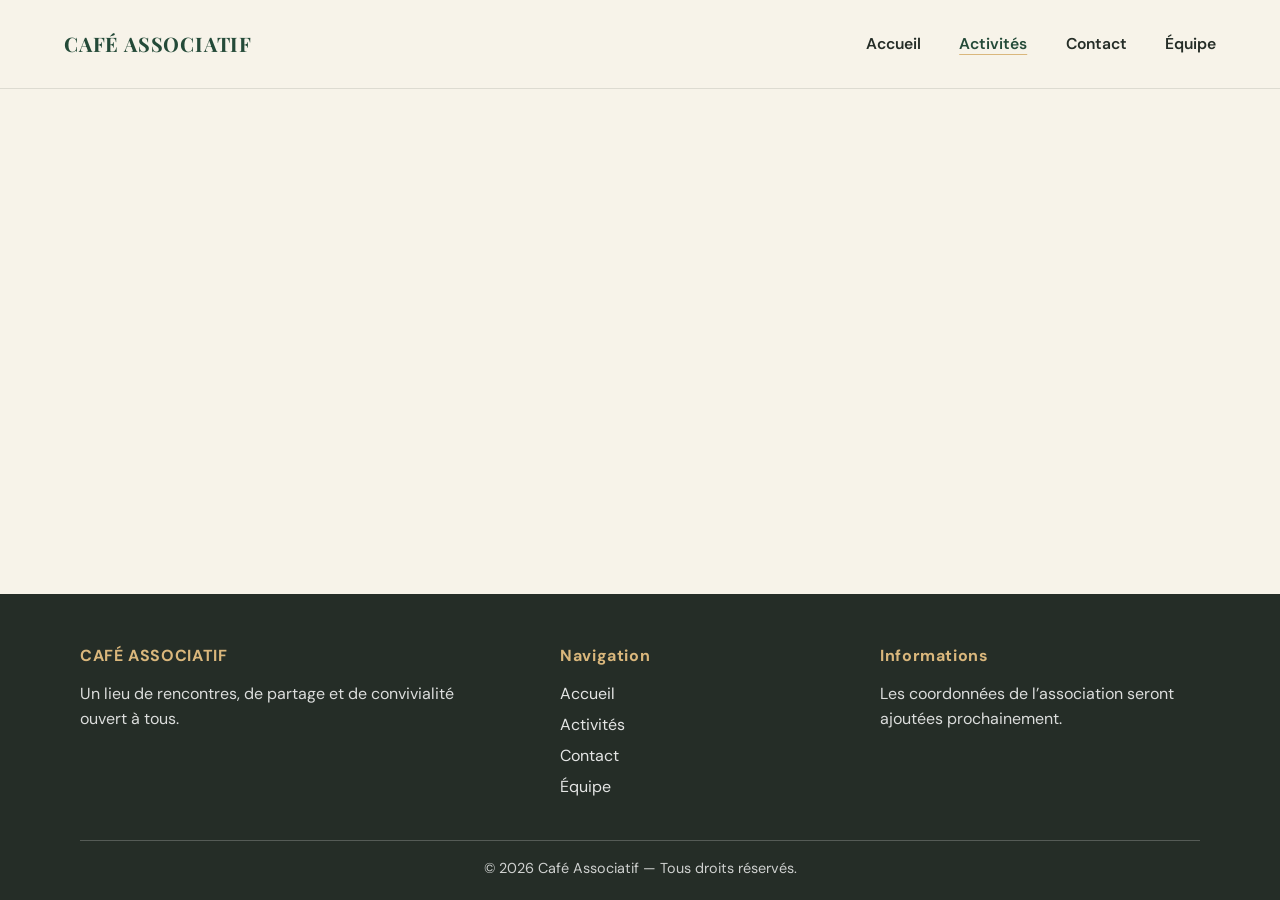
==== Pages/activite.html @ d95453bf "feat: ajout navbar footer et styles generaux" ====
<!DOCTYPE html>
<html lang="fr">
<head>
  <meta charset="UTF-8">
  <meta name="viewport" content="width=device-width, initial-scale=1">
  <meta name="theme-color" content="#F7F3E9">
  <meta name="description" content="Découvrez les activités du Café Associatif.">
  <title>Activités | Café Associatif</title>
  <link rel="preconnect" href="https://fonts.googleapis.com">
  <link rel="preconnect" href="https://fonts.gstatic.com" crossorigin>
  <link href="https://fonts.googleapis.com/css2?family=DM+Sans:wght@400;500;600;700&family=Playfair+Display:wght@500;600;700&display=swap" rel="stylesheet">
  <link rel="stylesheet" href="../styles/styles.css">
</head>
<body>
  <a class="site-skip-link" href="#main-content">Aller au contenu principal</a>
  <header class="site-header">
    <div class="site-header__inner">
      <a class="site-brand" href="../index.html" aria-label="Café Associatif, accueil">CAFÉ ASSOCIATIF</a>
      <nav class="site-nav" aria-label="Navigation principale">
        <ul class="site-nav__list">
          <li><a class="site-nav__link" href="../index.html">Accueil</a></li>
          <li><a class="site-nav__link" href="activite.html" aria-current="page">Activités</a></li>
          <li><a class="site-nav__link" href="contact.html">Contact</a></li>
          <li><a class="site-nav__link" href="equipe.html">Équipe</a></li>
        </ul>
      </nav>
    </div>
  </header>
  <main id="main-content" class="site-main">
    <!-- Contenu spécifique à cette page :
         sera développé dans une prochaine étape. -->
  </main>
  <footer class="site-footer">
    <div class="site-footer__inner">
      <section class="site-footer__column" aria-labelledby="footer-identity">
        <h2 class="site-footer__heading" id="footer-identity">CAFÉ ASSOCIATIF</h2>
        <p>Un lieu de rencontres, de partage et de convivialité ouvert à tous.</p>
      </section>
      <nav class="site-footer__column" aria-label="Navigation de pied de page">
        <h2 class="site-footer__heading">Navigation</h2>
        <ul class="site-footer__links">
          <li><a href="../index.html">Accueil</a></li>
          <li><a href="activite.html">Activités</a></li>
          <li><a href="contact.html">Contact</a></li>
          <li><a href="equipe.html">Équipe</a></li>
        </ul>
      </nav>
      <section class="site-footer__column" aria-labelledby="footer-info">
        <h2 class="site-footer__heading" id="footer-info">Informations</h2>
        <p>Les coordonnées de l’association seront ajoutées prochainement.</p>
      </section>
    </div>
    <div class="site-footer__bottom">
      <p>© 2026 Café Associatif — Tous droits réservés.</p>
    </div>
  </footer>
</body>
</html>
---- styles/styles.css ----
/* ==========================================
   01. STYLES GÉNÉRAUX DU SITE
   ========================================== */

/* Variables CSS, reset, typographies */
:root {
  --color-primary: #244A38;
  --color-secondary: #DAB77C;
  --color-background: #F7F3E9;
  --color-accent: #B86645;
  --color-text: #252D27;
  --color-white: #FFFFFF;

  --font-heading: 'Playfair Display', Georgia, serif;
  --font-body: 'DM Sans', Arial, sans-serif;

  --button-radius: 50px;
  --button-padding: 14px 24px;
  --button-transition: 0.2s ease;

  --content-width: 1120px;
  --page-gutter: clamp(20px, 5vw, 64px);
  --focus-ring: 3px solid var(--color-accent);
}

*,
*::before,
*::after {
  box-sizing: border-box;
}

html {
  scroll-behavior: smooth;
  scroll-padding-top: 1rem;
}

body {
  min-width: 320px;
  min-height: 100vh;
  margin: 0;
  display: flex;
  flex-direction: column;
  background: var(--color-background);
  color: var(--color-text);
  font-family: var(--font-body);
  font-size: 16px;
  line-height: 1.6;
  text-rendering: optimizeLegibility;
}

.site-main {
  width: min(100% - (2 * var(--page-gutter)), var(--content-width));
  min-height: 18rem;
  margin-inline: auto;
  flex: 1;
}

.site-main h1,
.site-main h2,
.site-main h3,
.site-footer__heading {
  color: var(--color-primary);
  font-family: var(--font-heading);
  font-weight: 600;
  line-height: 1.2;
}

.site-main h1 { font-size: clamp(2.25rem, 5vw, 3.75rem); }
.site-main h2 { font-size: clamp(1.75rem, 3vw, 2.5rem); }
.site-main h3 { font-size: clamp(1.35rem, 2.5vw, 1.75rem); }

.site-main p {
  max-width: 70ch;
  margin-block: 0 1rem;
}

a {
  color: var(--color-primary);
  text-underline-offset: 0.2em;
}

a:hover {
  color: var(--color-accent);
}

a:focus-visible,
button:focus-visible,
input:focus-visible,
select:focus-visible,
textarea:focus-visible {
  outline: var(--focus-ring);
  outline-offset: 3px;
}

.site-skip-link {
  position: absolute;
  z-index: 10;
  top: 12px;
  left: 12px;
  padding: 10px 16px;
  transform: translateY(-160%);
  border-radius: 4px;
  background: var(--color-white);
  color: var(--color-primary);
  font-weight: 700;
}

.site-skip-link:focus {
  transform: translateY(0);
}

/* ==========================================
   02. BOUTONS COMMUNS
   ========================================== */

.btn {
  display: inline-flex;
  min-height: 48px;
  align-items: center;
  justify-content: center;
  padding: var(--button-padding);
  border: 2px solid transparent;
  border-radius: var(--button-radius);
  font-family: var(--font-body);
  font-size: 16px;
  font-weight: 600;
  line-height: 1.2;
  text-align: center;
  text-decoration: none;
  cursor: pointer;
  transition: color var(--button-transition), background-color var(--button-transition), border-color var(--button-transition), box-shadow var(--button-transition);
}

.btn-primary {
  border-color: var(--color-primary);
  background: var(--color-primary);
  color: var(--color-white);
}

.btn-primary:hover {
  border-color: #183426;
  background: #183426;
  color: var(--color-white);
}

.btn-secondary {
  border-color: var(--color-secondary);
  background: var(--color-secondary);
  color: var(--color-text);
}

.btn-secondary:hover {
  border-color: #c8a263;
  background: #c8a263;
  color: var(--color-text);
}

.btn-outline {
  border-color: var(--color-primary);
  background: transparent;
  color: var(--color-primary);
}

.btn-outline:hover {
  background: var(--color-primary);
  color: var(--color-white);
}

.btn:focus-visible {
  outline: var(--focus-ring);
  outline-offset: 3px;
}

.btn:disabled,
.btn[aria-disabled="true"] {
  opacity: 0.55;
  cursor: not-allowed;
}

/* ==========================================
   03. HEADER ET NAVIGATION
   ========================================== */

.site-header {
  background: var(--color-background);
  border-bottom: 1px solid rgb(37 45 39 / 12%);
}

.site-header__inner {
  width: min(100% - (2 * var(--page-gutter)), 1280px);
  min-height: 88px;
  margin-inline: auto;
  display: flex;
  align-items: center;
  justify-content: space-between;
  gap: 2rem;
}

.site-brand {
  flex: 0 0 auto;
  color: var(--color-primary);
  font-family: var(--font-heading);
  font-size: 1.25rem;
  font-weight: 700;
  letter-spacing: 0.04em;
  line-height: 1.2;
  text-decoration: none;
}

.site-brand:hover {
  color: var(--color-accent);
}

.site-nav__list {
  display: flex;
  align-items: center;
  gap: clamp(1.25rem, 3vw, 2.5rem);
  margin: 0;
  padding: 0;
  list-style: none;
}

.site-nav__link {
  display: inline-block;
  padding-block: 0.65rem;
  color: var(--color-text);
  font-size: 0.98rem;
  font-weight: 600;
  text-decoration: none;
  text-underline-offset: 0.35em;
  text-decoration-thickness: 2px;
  transition: color var(--button-transition), text-decoration-color var(--button-transition);
}

.site-nav__link:hover {
  color: var(--color-accent);
}

.site-nav__link[aria-current="page"] {
  color: var(--color-primary);
  text-decoration: underline;
  text-decoration-color: var(--color-secondary);
}

.site-nav__link[aria-current="page"]:hover {
  color: var(--color-accent);
}

/* ==========================================
   04. FOOTER COMMUN
   ========================================== */

.site-footer {
  padding: 3.25rem var(--page-gutter) 1.25rem;
  background: var(--color-text);
  color: var(--color-white);
}

.site-footer__inner {
  width: min(100%, var(--content-width));
  margin-inline: auto;
  display: grid;
  grid-template-columns: 1.3fr 0.8fr 1fr;
  gap: clamp(2rem, 5vw, 5rem);
}

.site-footer__column p {
  max-width: 34ch;
  margin: 0;
  color: rgb(255 255 255 / 84%);
}

.site-footer__heading {
  margin: 0 0 1rem;
  color: var(--color-secondary);
  font-family: var(--font-body);
  font-size: 1rem;
  font-weight: 700;
  letter-spacing: 0.04em;
}

.site-footer__links {
  display: grid;
  gap: 0.35rem;
  margin: 0;
  padding: 0;
  list-style: none;
}

.site-footer__links a {
  color: rgb(255 255 255 / 88%);
  text-decoration: none;
  text-underline-offset: 0.2em;
}

.site-footer__links a:hover {
  color: var(--color-secondary);
  text-decoration: underline;
}

.site-footer a:focus-visible {
  outline-color: var(--color-secondary);
}

.site-footer__bottom {
  width: min(100%, var(--content-width));
  margin: 2.5rem auto 0;
  padding-top: 1rem;
  border-top: 1px solid rgb(255 255 255 / 22%);
  color: rgb(255 255 255 / 78%);
  font-size: 0.9rem;
  text-align: center;
}

.site-footer__bottom p {
  margin: 0;
}

/* ==========================================
   05. RESPONSIVE GLOBAL
   ========================================== */

@media (max-width: 760px) {
  .site-header__inner {
    min-height: auto;
    flex-direction: column;
    align-items: flex-start;
    gap: 0.5rem;
    padding-block: 1rem;
  }

  .site-nav {
    width: 100%;
    overflow-x: auto;
    scrollbar-width: thin;
  }

  .site-nav__list {
    width: max-content;
    min-width: 100%;
    justify-content: space-between;
    gap: clamp(1rem, 5vw, 2rem);
  }

  .site-nav__link {
    white-space: nowrap;
  }

  .site-footer__inner {
    grid-template-columns: repeat(2, minmax(0, 1fr));
    gap: 2rem;
  }

  .site-footer__column:first-child {
    grid-column: 1 / -1;
  }
}

@media (max-width: 520px) {
  .site-footer {
    padding-top: 2.5rem;
  }

  .site-footer__inner {
    grid-template-columns: 1fr;
    gap: 1.75rem;
  }

  .site-footer__column:first-child {
    grid-column: auto;
  }

  .site-footer__bottom {
    margin-top: 2rem;
    text-align: left;
  }
}

@media (prefers-reduced-motion: reduce) {
  html {
    scroll-behavior: auto;
  }

  *,
  *::before,
  *::after {
    scroll-behavior: auto !important;
    transition-duration: 0.01ms !important;
    animation-duration: 0.01ms !important;
    animation-iteration-count: 1 !important;
  }
}
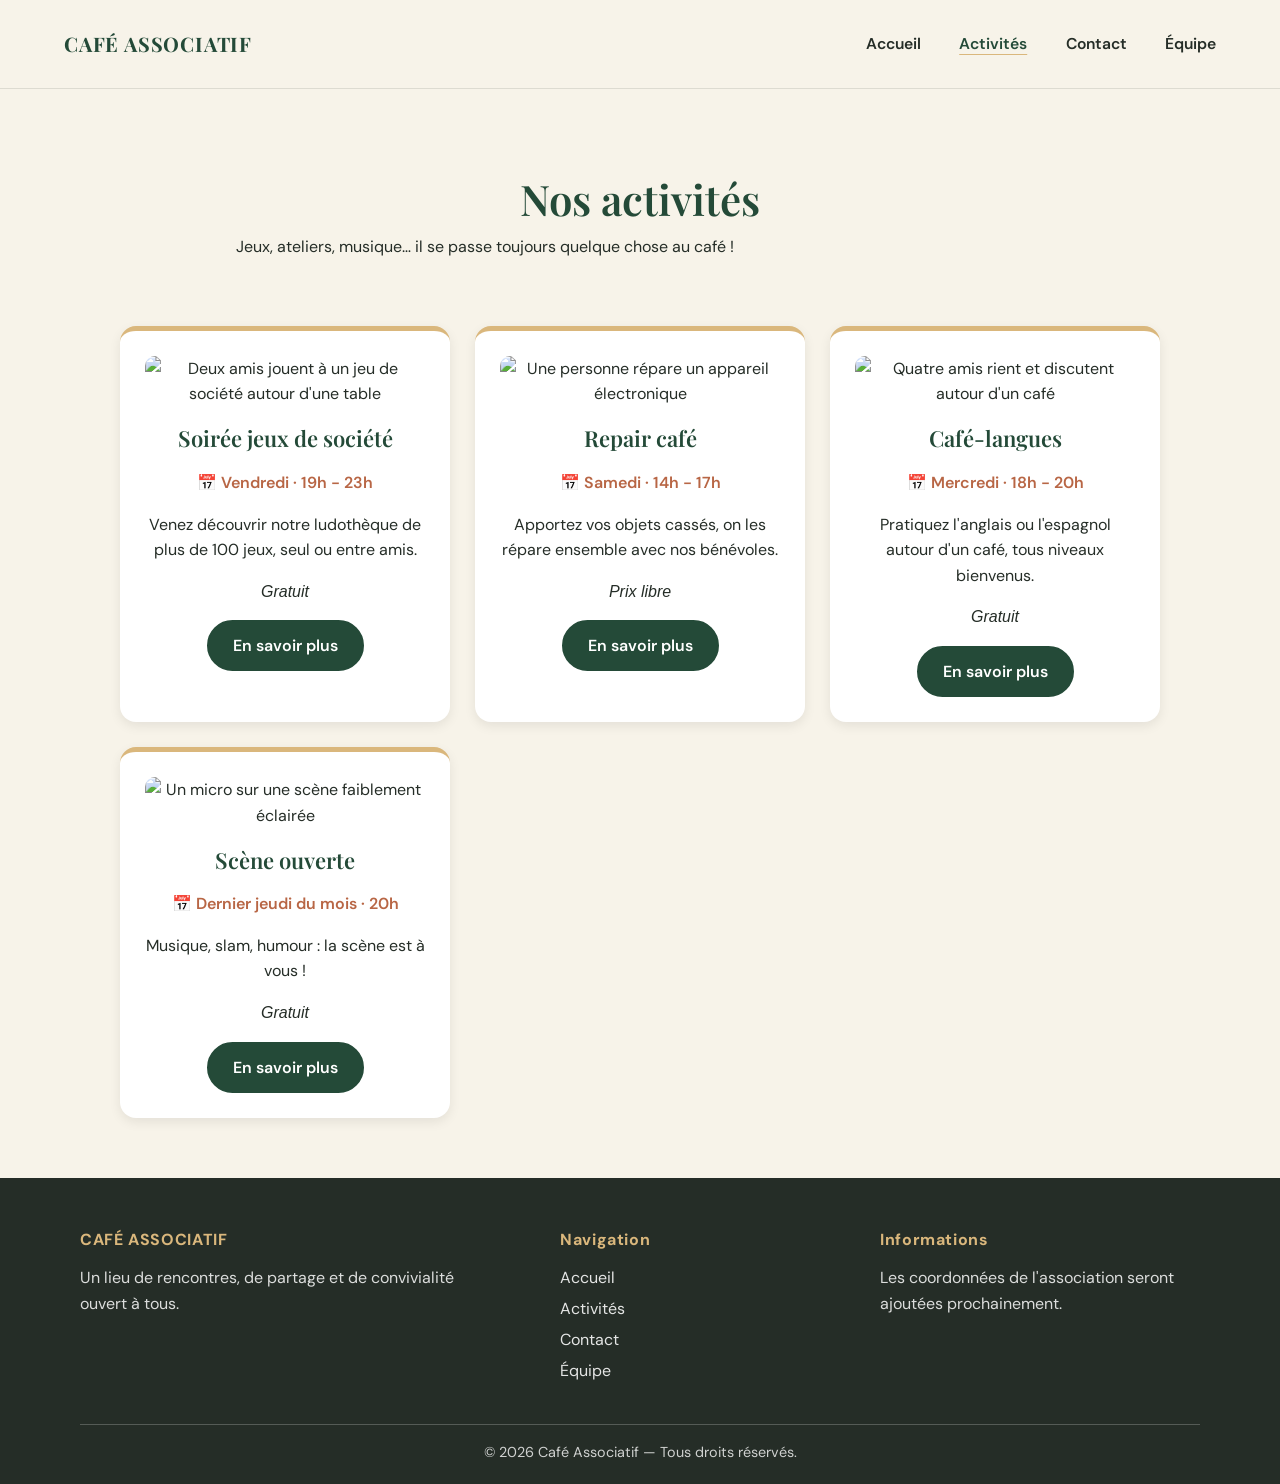
==== commit d46649d1: "initialistaion de la page activité" ====
--- a/Pages/activite.html
+++ b/Pages/activite.html
@@ -10,6 +10,7 @@
   <link rel="preconnect" href="https://fonts.gstatic.com" crossorigin>
   <link href="https://fonts.googleapis.com/css2?family=DM+Sans:wght@400;500;600;700&family=Playfair+Display:wght@500;600;700&display=swap" rel="stylesheet">
   <link rel="stylesheet" href="../styles/styles.css">
+  <link rel="stylesheet" href="../styles/activites.css">
 </head>
 <body>
   <a class="site-skip-link" href="#main-content">Aller au contenu principal</a>
@@ -26,10 +27,55 @@
       </nav>
     </div>
   </header>
+
   <main id="main-content" class="site-main">
-    <!-- Contenu spécifique à cette page :
-         sera développé dans une prochaine étape. -->
+
+    <section class="activites-intro">
+      <h1>Nos activités</h1>
+      <p>Jeux, ateliers, musique… il se passe toujours quelque chose au café !</p>
+    </section>
+
+        <section class="grille-activites" aria-label="Liste des activités">
+
+      <article class="carte">
+        <img src="https://images.unsplash.com/photo-1677188010559-0667a1ed33a0?auto=format&fit=crop&w=800&q=80" alt="Deux amis jouent à un jeu de société autour d'une table">
+        <h2>Soirée jeux de société</h2>
+        <p class="infos">📅 Vendredi · 19h - 23h</p>
+        <p class="description">Venez découvrir notre ludothèque de plus de 100 jeux, seul ou entre amis.</p>
+        <p class="prix">Gratuit</p>
+        <a href="#" class="btn btn-primary">En savoir plus</a>
+      </article>
+
+      <article class="carte">
+        <img src="https://images.unsplash.com/photo-1721332154191-ba5f1534266e?auto=format&fit=crop&w=800&q=80" alt="Une personne répare un appareil électronique">
+        <h2>Repair café</h2>
+        <p class="infos">📅 Samedi · 14h - 17h</p>
+        <p class="description">Apportez vos objets cassés, on les répare ensemble avec nos bénévoles.</p>
+        <p class="prix">Prix libre</p>
+        <a href="#" class="btn btn-primary">En savoir plus</a>
+      </article>
+
+      <article class="carte">
+        <img src="https://images.unsplash.com/photo-1582298538104-fe2e74c27f59?auto=format&fit=crop&w=800&q=80" alt="Quatre amis rient et discutent autour d'un café">
+        <h2>Café-langues</h2>
+        <p class="infos">📅 Mercredi · 18h - 20h</p>
+        <p class="description">Pratiquez l'anglais ou l'espagnol autour d'un café, tous niveaux bienvenus.</p>
+        <p class="prix">Gratuit</p>
+        <a href="#" class="btn btn-primary">En savoir plus</a>
+      </article>
+
+      <article class="carte">
+        <img src="https://images.unsplash.com/photo-1507676385008-e7fb562d11f8?auto=format&fit=crop&w=800&q=80" alt="Un micro sur une scène faiblement éclairée">
+        <h2>Scène ouverte</h2>
+        <p class="infos">📅 Dernier jeudi du mois · 20h</p>
+        <p class="description">Musique, slam, humour : la scène est à vous !</p>
+        <p class="prix">Gratuit</p>
+        <a href="#" class="btn btn-primary">En savoir plus</a>
+      </article>
+
+    </section>
   </main>
+
   <footer class="site-footer">
     <div class="site-footer__inner">
       <section class="site-footer__column" aria-labelledby="footer-identity">
@@ -47,7 +93,7 @@
       </nav>
       <section class="site-footer__column" aria-labelledby="footer-info">
         <h2 class="site-footer__heading" id="footer-info">Informations</h2>
-        <p>Les coordonnées de l’association seront ajoutées prochainement.</p>
+        <p>Les coordonnées de l'association seront ajoutées prochainement.</p>
       </section>
     </div>
     <div class="site-footer__bottom">
@@ -55,4 +101,4 @@
     </div>
   </footer>
 </body>
-</html>
+</html>
--- a/styles/styles.css
+++ b/styles/styles.css
@@ -390,3 +390,64 @@
     animation-iteration-count: 1 !important;
   }
 }
+
+/*STYLE DE LA PAGE ACTIVITES */
+
+/* Titre et phrase d'introduction de la page */
+.activites-intro {
+  text-align: center;
+  padding: 50px 20px 30px;
+}
+
+.activites-intro h1 {
+  color: var(--color-primary);
+  font-size: 42px;
+  margin-bottom: 10px;
+}
+
+/* La grille qui range les cartes */
+.grille-activites {
+  display: grid;
+  grid-template-columns: repeat(auto-fit, minmax(250px, 1fr));
+  gap: 25px;
+  padding: 20px 40px 60px;
+  max-width: 1200px;
+  margin: 0 auto;
+}
+
+/* Une carte */
+.carte {
+  background-color: var(--color-white);
+  border-radius: 16px;
+  border-top: 5px solid var(--color-secondary);
+  padding: 25px;
+  box-shadow: 0 4px 12px rgba(0, 0, 0, 0.08);
+  text-align: center;
+  transition: transform 0.2s ease;
+}
+
+.carte:hover {
+  transform: translateY(-5px);
+}
+
+/* Image en haut de la carte */
+.carte img {
+  width: 100%;
+  height: 180px;
+  object-fit: cover;
+  border-radius: 10px;
+}
+
+.carte h2 {
+  color: var(--color-primary);
+  font-size: 22px;
+}
+
+.infos {
+  font-weight: 600;
+  color: var(--color-accent);
+}
+
+.prix {
+  font-style: italic;
+}
